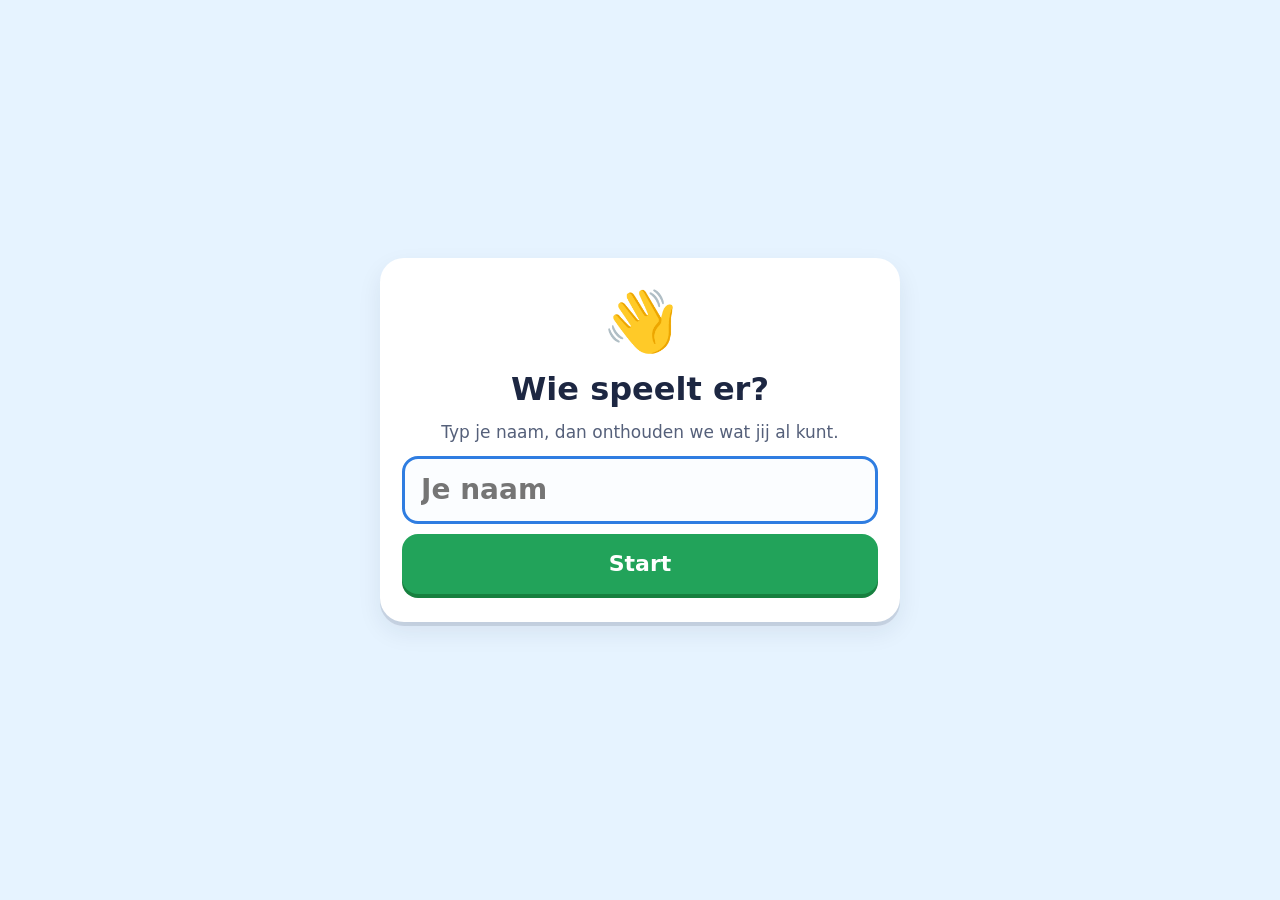
==== topografie-drenthe/index.html @ 9b8c93b8 "Telefoon: kaart met vaste hoogte, Ontdekken met kaart bovenaan; cache-versie op css/js - Op schermen" ====
<!doctype html>
<html lang="nl">
<head>
<meta charset="utf-8">
<meta name="viewport" content="width=device-width, initial-scale=1, viewport-fit=cover">
<title>Topografie Drenthe</title>
<meta name="description" content="Oefen de topografie van Drenthe: waar ligt het en hoe schrijf je het?">
<meta name="robots" content="noindex">
<meta name="theme-color" content="#e6f3ff">
<meta name="apple-mobile-web-app-capable" content="yes">
<meta name="mobile-web-app-capable" content="yes">
<meta name="apple-mobile-web-app-title" content="Drenthe">
<link rel="apple-touch-icon" href="../shared/icon-180.png">
<link rel="icon" href="../shared/icon.svg" type="image/svg+xml">
<link rel="manifest" href="manifest.webmanifest">
<link rel="stylesheet" href="../shared/kes.css?v=202611231228">
</head>
<body>
<main id="app"></main>
<noscript>Zet JavaScript aan om te oefenen.</noscript>
<script src="map.js?v=202611231228"></script>
<script src="data.js?v=202611231228"></script>
<script src="../shared/speler.js?v=202611231228"></script>
<script src="../shared/topo.js?v=202611231228"></script>
</body>
</html>
---- shared/kes.css ----
:root {
  --sky: #e6f3ff;
  --sky2: #cfe7ff;
  --ink: #1d2742;
  --ink-soft: #55607a;
  --card: #ffffff;
  --line: #d6e0ee;
  --orange: #ff8a3d;
  --orange-dark: #e56d1f;
  --green: #22a35a;
  --green-soft: #dff5e8;
  --red: #e2453c;
  --red-soft: #fde5e3;
  --yellow: #ffd23f;
  --blue: #2f7de1;
  --purple: #7a5cf0;
  --land: #f6f1e4;
  --land-line: #b9ad8f;
  --de: #e9e6df;
  --focus: #b5db94;
  --focus-line: #4d7d35;
  --water: #2f7de1;
  --ridge: #c9953f;
  --radius: 18px;
  --shadow: 0 4px 0 rgba(29, 39, 66, 0.12), 0 10px 24px rgba(29, 39, 66, 0.08);
  --font: ui-rounded, "SF Pro Rounded", "Nunito", system-ui, -apple-system, "Segoe UI", sans-serif;
}

* { box-sizing: border-box; }
html, body { margin: 0; height: 100%; }
body {
  font-family: var(--font);
  color: var(--ink);
  background: var(--sky);
  -webkit-text-size-adjust: 100%;
  -webkit-tap-highlight-color: transparent;
  touch-action: manipulation;
  overscroll-behavior: none;
}
button { font: inherit; color: inherit; cursor: pointer; touch-action: manipulation; }
button:focus-visible, input:focus-visible { outline: 3px solid var(--blue); outline-offset: 2px; }
h1, h2, h3 { margin: 0; line-height: 1.15; }
.hidden { display: none !important; }

/* ---------- algemeen ---------- */
.wrap { max-width: 1100px; margin: 0 auto; padding: 20px 16px 40px; }
.btn {
  display: inline-flex; align-items: center; justify-content: center; gap: 8px;
  min-height: 54px; padding: 0 22px; border: 0; border-radius: 16px;
  background: var(--orange); color: #fff; font-weight: 800; font-size: 20px;
  box-shadow: 0 4px 0 var(--orange-dark);
  transition: transform 0.06s;
}
.btn:active { transform: translateY(3px); box-shadow: 0 1px 0 var(--orange-dark); }
.btn.ghost { background: #fff; color: var(--ink); box-shadow: 0 4px 0 var(--line); }
.btn.green { background: var(--green); box-shadow: 0 4px 0 #17803f; }
.btn.small { min-height: 42px; font-size: 16px; padding: 0 14px; border-radius: 12px; }
.icon-btn {
  width: 48px; height: 48px; border-radius: 14px; border: 0; background: #fff;
  box-shadow: 0 3px 0 var(--line); font-size: 22px; display: inline-flex;
  align-items: center; justify-content: center; flex: none;
}
.icon-btn:active { transform: translateY(2px); box-shadow: 0 1px 0 var(--line); }

/* ---------- startscherm les ---------- */
.hero { display: flex; align-items: center; gap: 16px; margin: 4px 0 18px; }
.hero h1 { font-size: clamp(28px, 5vw, 42px); }
.hero p { margin: 4px 0 0; color: var(--ink-soft); font-size: 18px; }
.hero .badge { font-size: 52px; line-height: 1; }
.topbar { display: flex; align-items: center; gap: 10px; justify-content: space-between; margin-bottom: 6px; }
.crumb { color: var(--ink-soft); text-decoration: none; font-weight: 700; font-size: 17px; }

.progress-card {
  background: var(--card); border-radius: var(--radius); box-shadow: var(--shadow);
  padding: 16px 18px; margin-bottom: 18px; display: flex; gap: 16px; align-items: center; flex-wrap: wrap;
}
.progress-card .meter { flex: 1 1 220px; }
.meter-bar { height: 16px; background: var(--sky2); border-radius: 99px; overflow: hidden; margin-top: 8px; }
.meter-bar > i { display: block; height: 100%; background: linear-gradient(90deg, var(--green), #6fd18e); border-radius: 99px; transition: width 0.6s; }
.progress-card .big { font-size: 22px; font-weight: 800; }
.progress-card .sub { color: var(--ink-soft); font-size: 15px; }

.modes { display: grid; grid-template-columns: repeat(auto-fill, minmax(240px, 1fr)); gap: 14px; }
.mode {
  position: relative; text-align: left; border: 0; background: var(--card);
  border-radius: var(--radius); box-shadow: var(--shadow); padding: 18px 18px 16px;
  display: flex; flex-direction: column; gap: 6px; min-height: 140px;
  transition: transform 0.08s;
}
.mode:active { transform: scale(0.98); }
.mode .emoji { font-size: 38px; line-height: 1; }
.mode .step { position: absolute; top: 14px; right: 16px; font-weight: 800; color: var(--ink-soft); font-size: 14px; }
.mode h3 { font-size: 21px; }
.mode p { margin: 0; color: var(--ink-soft); font-size: 15px; line-height: 1.35; }
.mode .pill { align-self: flex-start; margin-top: auto; font-size: 13px; font-weight: 800; padding: 4px 10px; border-radius: 99px; background: var(--sky); color: var(--ink-soft); }
.mode.tip { outline: 4px solid var(--yellow); }
.mode.tip .pill { background: var(--yellow); color: var(--ink); }

.foot { margin-top: 26px; display: flex; gap: 10px; flex-wrap: wrap; align-items: center; color: var(--ink-soft); font-size: 14px; }

/* ---------- spelscherm ---------- */
.game { height: 100dvh; display: flex; flex-direction: column; }
.game-head { display: flex; align-items: center; gap: 10px; padding: 10px 12px 6px; }
.game-head .title { font-weight: 800; font-size: 18px; flex: 1; min-width: 0; white-space: nowrap; overflow: hidden; text-overflow: ellipsis; }
.dots { display: flex; gap: 4px; flex: 2; max-width: 340px; }
.dots i { flex: 1; height: 10px; border-radius: 99px; background: var(--sky2); }
.dots i.ok { background: var(--green); }
.dots i.bad { background: var(--red); }
.dots i.now { background: var(--yellow); }
.streak { font-weight: 800; font-size: 18px; min-width: 56px; text-align: right; }

.game-body { flex: 1; min-height: 0; display: flex; flex-direction: column; gap: 8px; padding: 0 12px 12px; }
.panel {
  background: var(--card); border-radius: var(--radius); box-shadow: var(--shadow);
  padding: 14px 16px; display: flex; flex-direction: column; gap: 12px; flex: none;
}
.prompt { display: flex; align-items: center; gap: 12px; font-size: clamp(20px, 3.2vw, 26px); font-weight: 800; }
.prompt .q { flex: 1; }
.prompt b { color: var(--orange-dark); }
.mapbox { flex: 1; min-height: 0; position: relative; background: var(--de); border-radius: var(--radius); overflow: hidden; box-shadow: var(--shadow); }
.mapbox svg { width: 100%; height: 100%; display: block; }

@media (min-aspect-ratio: 5/4) and (min-width: 900px) {
  .game-body { flex-direction: row-reverse; }
  .game-body .panel { width: 440px; overflow-y: auto; max-height: 100%; }
}

.options { display: grid; grid-template-columns: 1fr 1fr; gap: 10px; }
@media (min-aspect-ratio: 5/4) and (min-width: 900px) { .options { grid-template-columns: 1fr; } }
.opt {
  min-height: 58px; border: 3px solid var(--line); background: #fff; border-radius: 14px;
  font-size: 20px; font-weight: 800; padding: 6px 10px; line-height: 1.15;
}
.opt:active { transform: translateY(2px); }
.opt.good { border-color: var(--green); background: var(--green-soft); }
.opt.bad { border-color: var(--red); background: var(--red-soft); }
.opt:disabled { cursor: default; }

.write { display: flex; flex-direction: column; gap: 10px; }
.write input {
  width: 100%; min-width: 0; height: 68px; border-radius: 16px; border: 3px solid var(--line);
  padding: 0 16px; font: inherit; font-size: 28px; font-weight: 700; color: var(--ink); background: #fbfdff;
}
.write .btn { width: 100%; min-height: 60px; font-size: 22px; }
.write input:focus { border-color: var(--blue); outline: none; }
.write input.good { border-color: var(--green); background: var(--green-soft); }
.write input.bad { border-color: var(--red); background: var(--red-soft); }
.hintline { white-space: pre; font-size: 22px; font-weight: 800; letter-spacing: 3px; color: var(--purple); }

.feedback { border-radius: 14px; padding: 12px 14px; font-size: 18px; line-height: 1.4; }
.feedback.good { background: var(--green-soft); }
.feedback.bad { background: var(--red-soft); }
.feedback.info { background: var(--sky); }
.feedback .title { font-weight: 800; font-size: 21px; display: block; margin-bottom: 2px; }
.feedback .row { display: flex; gap: 10px; align-items: center; margin-top: 10px; flex-wrap: wrap; }

.spel { font-weight: 800; letter-spacing: 0.5px; }
.spel mark { background: #ffe58a; color: var(--ink); border-radius: 4px; padding: 0 1px; }
.diff { font-weight: 800; font-size: 24px; letter-spacing: 1px; font-family: ui-monospace, "SF Mono", Menlo, monospace; }
.diff .ok { color: var(--green); }
.diff .x { color: #fff; background: var(--red); border-radius: 4px; padding: 0 1px; }
.diff .miss { color: var(--red); text-decoration: underline wavy; }

/* ---------- kaart ---------- */
.map .de { fill: var(--de); }
.map .prov { fill: var(--land); stroke: var(--land-line); stroke-width: 1.5; }
.map .prov.focus { fill: var(--focus); stroke: var(--focus-line); stroke-width: 2.5; }
.map .land-label { font: 700 22px var(--font); fill: #9a917c; letter-spacing: 1px; text-anchor: middle; pointer-events: none; }
.map .canal { fill: none; stroke: var(--water); stroke-width: 5; stroke-linecap: round; stroke-linejoin: round; }
.map .ridge { fill: none; stroke: var(--ridge); stroke-opacity: 0.45; stroke-width: 34; stroke-linecap: round; stroke-linejoin: round; }
.map .pt { fill: var(--ink); }
.map .pt.stad { fill: #fff; stroke: var(--ink); stroke-width: 4; }
.map .tag, .map .name {
  font: 800 24px var(--font); fill: var(--ink); paint-order: stroke; stroke: #fff; stroke-width: 6px;
  stroke-linejoin: round; pointer-events: none;
}
.map .tag { font-style: italic; font-weight: 700; font-size: 23px; }
.map .name { font-size: 22px; }
.map .name.good { fill: #137a3c; }
.map .name.bad { fill: var(--red); }
.map .hl-pt { fill: none; stroke-width: 6; transform-box: fill-box; transform-origin: center; }
.map .hl-line { fill: none; stroke-width: 18; stroke-linecap: round; stroke-linejoin: round; opacity: 0.55; }
.map .focus-c { stroke: var(--orange); animation: pulse 1.1s ease-in-out infinite; }
.map .good-c { stroke: var(--green); }
.map .bad-c { stroke: var(--red); }
.map .tapmark { fill: var(--red); opacity: 0.7; }
@keyframes pulse { 0%, 100% { transform: scale(1); opacity: 1; } 50% { transform: scale(1.35); opacity: 0.55; } }
.map .hl-line.focus-c { animation: glow 1.1s ease-in-out infinite; }
@keyframes glow { 0%, 100% { opacity: 0.75; } 50% { opacity: 0.3; } }

/* ---------- ontdekken ---------- */
.card-name { font-size: clamp(28px, 4.5vw, 38px); font-weight: 900; }
.chips { display: flex; flex-wrap: wrap; gap: 8px; }
.chip { border: 2px solid var(--line); background: #fff; border-radius: 99px; padding: 6px 12px; font-weight: 700; font-size: 16px; min-height: 40px; }
.chip.seen { border-color: #9fd8b3; }
.chip.active { background: var(--yellow); border-color: var(--yellow); }
.chip .st { font-size: 12px; margin-left: 4px; }
.toggle { display: inline-flex; align-items: center; gap: 8px; font-weight: 700; font-size: 16px; }
.toggle input { width: 24px; height: 24px; }

/* ---------- toets ---------- */
.toets { display: grid; grid-template-columns: minmax(0, 1fr); gap: 14px; }
@media (min-width: 900px) and (min-aspect-ratio: 5/4) { .toets { grid-template-columns: minmax(0, 1.15fr) minmax(0, 1fr); align-items: start; } .toets .mapbox { position: sticky; top: 10px; } }
.toets .mapbox { aspect-ratio: 1000 / 925; flex: none; }
.sheet { background: #fff; border-radius: var(--radius); box-shadow: var(--shadow); padding: 14px 16px; display: grid; grid-template-columns: 1fr; gap: 6px; }
@media (min-width: 640px) and (max-aspect-ratio: 5/4) { .sheet { grid-template-columns: 1fr 1fr; column-gap: 18px; } }
.sheet .line { display: flex; align-items: center; gap: 8px; }
.sheet .line label { width: 34px; text-align: right; font-weight: 800; font-size: 18px; flex: none; }
.sheet .line input {
  flex: 1; min-width: 0; height: 46px; border: 0; border-bottom: 3px solid var(--line); border-radius: 0;
  font: inherit; font-size: 21px; font-weight: 700; padding: 0 6px; background: transparent; color: var(--ink);
}
.sheet .line input:focus { outline: none; border-bottom-color: var(--blue); background: #f3f8ff; }
.sheet .line.good input { border-bottom-color: var(--green); background: var(--green-soft); }
.sheet .line.bad input { border-bottom-color: var(--red); background: var(--red-soft); text-decoration: line-through; }
.sheet .fix { margin: 2px 0 4px 42px; font-size: 16px; color: var(--red); font-weight: 700; }
.sheet .group { grid-column: 1 / -1; font-weight: 800; color: var(--ink-soft); margin-top: 6px; font-size: 15px; text-transform: uppercase; letter-spacing: 1px; }

/* ---------- uitslag ---------- */
.result { text-align: center; display: flex; flex-direction: column; align-items: center; gap: 14px; padding: 24px 16px; }
.result .big-emoji { font-size: 80px; line-height: 1; }
.result .score { font-size: 46px; font-weight: 900; }
.result .grade { font-size: 64px; font-weight: 900; color: var(--green); }
.result .list { display: flex; flex-wrap: wrap; justify-content: center; gap: 8px; max-width: 640px; }
.result .buttons { display: flex; gap: 12px; flex-wrap: wrap; justify-content: center; }

.confetti { position: fixed; inset: 0; pointer-events: none; z-index: 50; }

/* ---------- overzicht (hub) ---------- */
.lessons { display: grid; grid-template-columns: repeat(auto-fill, minmax(260px, 1fr)); gap: 16px; }
.lesson {
  display: flex; flex-direction: column; gap: 6px; padding: 20px; background: #fff; border-radius: var(--radius);
  box-shadow: var(--shadow); text-decoration: none; color: var(--ink); min-height: 150px;
}
.lesson .emoji { font-size: 44px; }
.lesson h2 { font-size: 23px; }
.lesson p { margin: 0; color: var(--ink-soft); }
.lesson .when { margin-top: auto; font-size: 14px; font-weight: 800; color: var(--orange-dark); }
.lesson .voortgang { font-size: 15px; font-weight: 700; color: var(--green); }
.lesson .voortgang:empty { display: none; }

/* ---------- lesmenu: grote 'nu doen' + route ---------- */
.wrap.narrow { max-width: 760px; }
.linkish { background: none; border: 0; padding: 6px 0; }
.now-card {
  width: 100%; border: 0; text-align: left; display: grid; gap: 6px; padding: 22px 22px 20px;
  border-radius: 24px; background: linear-gradient(135deg, #ffb347, var(--orange)); color: #fff;
  box-shadow: 0 6px 0 var(--orange-dark), 0 16px 30px rgba(229, 109, 31, 0.25); margin-bottom: 26px;
  grid-template-columns: auto 1fr; align-items: center; column-gap: 16px;
}
.now-card:active { transform: translateY(3px); box-shadow: 0 2px 0 var(--orange-dark); }
.now-label { grid-column: 1 / -1; font-size: 15px; font-weight: 900; letter-spacing: 1.5px; text-transform: uppercase; opacity: 0.9; }
.now-emoji { font-size: 64px; line-height: 1; grid-row: span 2; }
.now-title { font-size: clamp(30px, 5vw, 40px); font-weight: 900; line-height: 1.05; }
.now-text { font-size: 18px; opacity: 0.95; }
.now-btn { grid-column: 1 / -1; margin-top: 10px; background: #fff; color: var(--orange-dark); box-shadow: 0 4px 0 rgba(0,0,0,0.12); font-size: 24px; min-height: 62px; }

.route { background: #fff; border-radius: var(--radius); box-shadow: var(--shadow); padding: 16px 18px 10px; }
.route-head { display: flex; align-items: center; justify-content: space-between; gap: 12px; flex-wrap: wrap; margin-bottom: 4px; }
.route-head h2 { font-size: 20px; }
.route-meter { display: flex; align-items: center; gap: 10px; font-weight: 800; font-size: 15px; color: var(--ink-soft); }
.route-meter .meter-bar { width: 120px; margin: 0; height: 10px; }
.route-title { font-size: 13px; font-weight: 900; text-transform: uppercase; letter-spacing: 1.2px; color: var(--ink-soft); margin: 14px 0 4px; }
.route-row {
  width: 100%; display: flex; align-items: center; gap: 12px; border: 0; background: none; text-align: left;
  padding: 10px 10px; border-radius: 12px; min-height: 52px; color: var(--ink-soft); font-size: 18px;
}
.route-row:active { background: var(--sky); }
.route-check { width: 26px; text-align: center; font-size: 18px; }
.route-emoji { font-size: 22px; }
.route-name { flex: 1; font-weight: 700; }
.route-extra { font-size: 14px; font-weight: 700; }
.route-row.done .route-name { color: var(--ink); }
.route-row.now { background: #fff4e8; color: var(--ink); }
.route-row.now .route-name { font-weight: 900; }
.route-row.now .route-check { color: var(--orange-dark); }

/* ---------- wie speelt er ---------- */
.who { min-height: 100dvh; display: grid; place-items: center; }
.who-card { width: min(100%, 520px); background: #fff; border-radius: 24px; box-shadow: var(--shadow); padding: 28px 22px; text-align: center; display: grid; gap: 14px; }
.who-emoji { font-size: 60px; }
.who-card h1 { font-size: 32px; }
.who-card p { margin: 0; color: var(--ink-soft); font-size: 17px; }
.who-list { display: flex; flex-wrap: wrap; gap: 10px; justify-content: center; }
.who-btn { min-width: 120px; font-size: 22px; }

/* ---------- kwartiertje ---------- */
.kwartier {
  border-radius: 24px; background: linear-gradient(135deg, #ffb347, var(--orange)); color: #fff;
  box-shadow: 0 6px 0 var(--orange-dark), 0 16px 30px rgba(229, 109, 31, 0.25); padding: 20px 20px 22px; margin-bottom: 26px;
}
.kw-head { display: flex; justify-content: space-between; align-items: baseline; gap: 10px; }
.kw-label { font-size: clamp(24px, 4vw, 32px); font-weight: 900; }
.kw-tijd { font-weight: 900; font-size: 18px; background: rgba(255,255,255,0.25); padding: 4px 12px; border-radius: 99px; white-space: nowrap; }
.kw-sub { margin: 6px 0 12px; font-size: 17px; opacity: 0.95; }
.kw-list { list-style: none; margin: 0 0 16px; padding: 0; display: grid; gap: 8px; }
.kw-list li { display: flex; align-items: center; gap: 12px; background: rgba(255,255,255,0.18); border-radius: 14px; padding: 10px 14px; font-size: 19px; font-weight: 800; }
.kw-list li.nu { background: #fff; color: var(--ink); }
.kw-list li.af { opacity: 0.7; }
.kw-nr { width: 30px; height: 30px; border-radius: 99px; background: rgba(255,255,255,0.3); display: grid; place-items: center; font-size: 16px; flex: none; }
.kw-list li.nu .kw-nr { background: var(--orange); color: #fff; }
.kw-emoji { font-size: 22px; }
.kw-name { flex: 1; }
.kw-min { font-size: 15px; opacity: 0.85; }
.kw-btn { width: 100%; background: #fff; color: var(--orange-dark); box-shadow: 0 4px 0 rgba(0,0,0,0.12); font-size: 24px; min-height: 64px; }
.btn:disabled { opacity: 0.55; cursor: default; }

/* ---------- ontdekken: doel en status ---------- */
.goal { background: #fff7d6; border: 3px solid var(--yellow); border-radius: 16px; padding: 12px 14px; display: grid; gap: 8px; }
.goal-title { font-weight: 900; font-size: 19px; line-height: 1.25; }
.goal-row { display: flex; align-items: center; gap: 12px; }
.goal-meter { flex: 1; height: 16px; margin: 0; background: #fff; }
.goal-count { font-weight: 900; font-size: 18px; white-space: nowrap; }
.goal-legend { display: flex; gap: 14px; font-size: 14px; font-weight: 700; color: var(--ink-soft); }
.goal-legend .lg::before { content: ""; display: inline-block; width: 14px; height: 14px; border-radius: 99px; margin-right: 6px; vertical-align: -2px; }
.goal-legend .todo::before { border: 3px solid #f5b800; background: #fff; box-sizing: border-box; }
.goal-legend .ok::before { background: var(--green); }
.map .seen-dot { fill: var(--green); stroke: #fff; stroke-width: 2.5; }
.map .seen-tick { font: 900 15px var(--font); fill: #fff; text-anchor: middle; pointer-events: none; }
.map .todo-ring { fill: rgba(255, 210, 63, 0.25); stroke: #f5b800; stroke-width: 4; }
.map .seen-line { fill: none; stroke: var(--green); stroke-width: 11; stroke-linecap: round; stroke-linejoin: round; opacity: 0.5; }
.map .todo-line { fill: none; stroke: #f5b800; stroke-width: 13; stroke-linecap: round; stroke-linejoin: round; opacity: 0.35; }
.map .seen-ridge { fill: none; stroke: var(--green); stroke-width: 34; stroke-linecap: round; opacity: 0.25; }
.chip.todo { border-color: #f5b800; background: #fffbea; }
.chip.seen { border-color: var(--green); background: var(--green-soft); color: #137a3c; }

/* ---------- telefoon (smal scherm): kaart krijgt vaste hoogte, de rest scrollt ---------- */
@media (max-width: 700px) {
  .game-body { overflow-y: auto; -webkit-overflow-scrolling: touch; }
  .game-body .mapbox { flex: none; aspect-ratio: 1000 / 925; min-height: 0; }
  .game-body.map-first .mapbox { order: -1; }
  .game-head { padding: 8px 10px 6px; }
  .game-body { padding: 0 10px 10px; }
  .panel { padding: 12px; gap: 10px; }
  .prompt { font-size: 20px; }
  .opt { font-size: 18px; min-height: 52px; }
  .goal-title { font-size: 17px; }
  .chip { font-size: 15px; padding: 5px 10px; min-height: 36px; }
  .dots { max-width: 140px; }
}
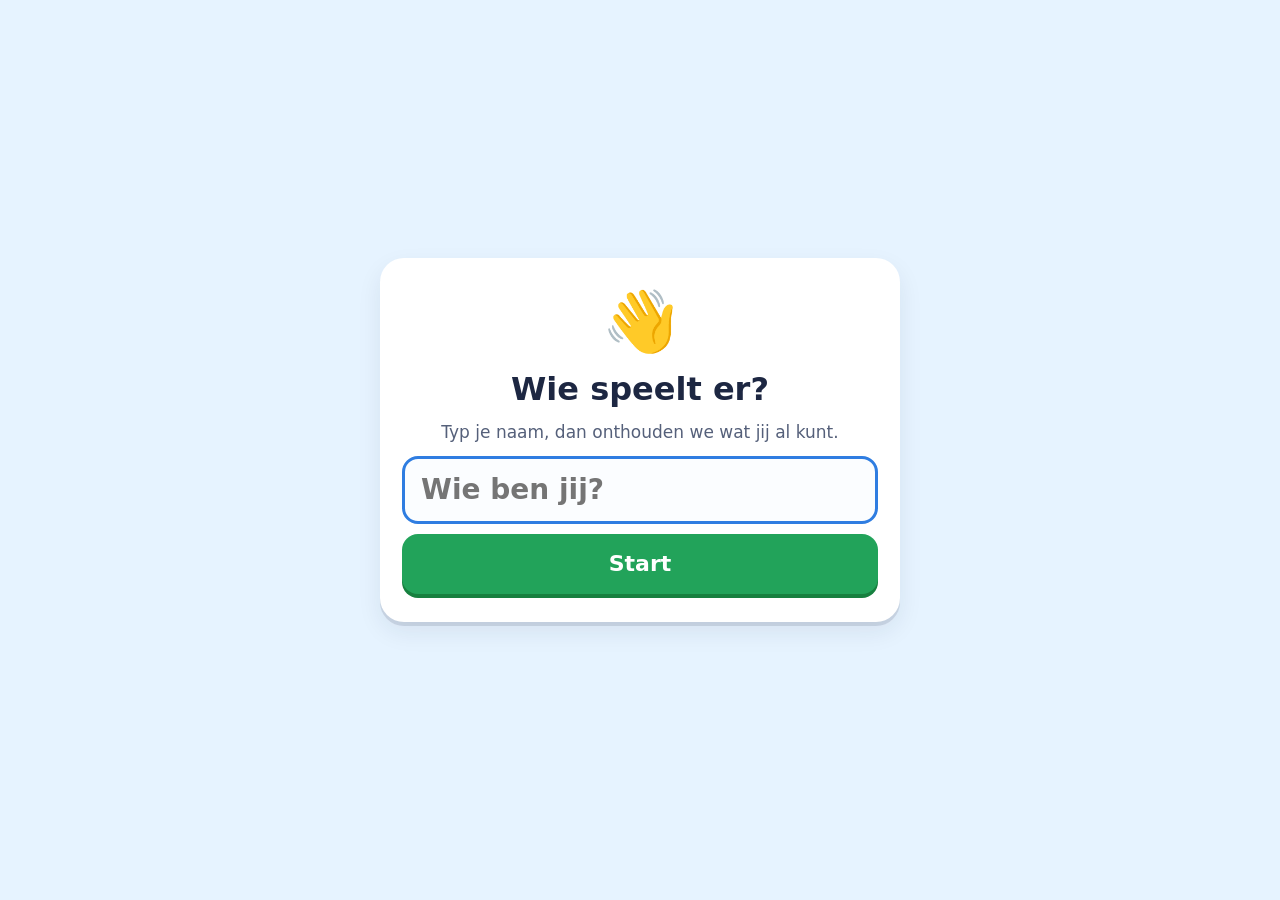
==== commit 4476fa8f: "Ontdekken: namenlijst niet meer aantikbaar (alleen via kaart); invulvelden zonder 'naam'-hints tegen" ====
--- a/topografie-drenthe/index.html
+++ b/topografie-drenthe/index.html
@@ -13,14 +13,14 @@
 <link rel="apple-touch-icon" href="../shared/icon-180.png">
 <link rel="icon" href="../shared/icon.svg" type="image/svg+xml">
 <link rel="manifest" href="manifest.webmanifest">
-<link rel="stylesheet" href="../shared/kes.css?v=202611231228">
+<link rel="stylesheet" href="../shared/kes.css?v=202611231945">
 </head>
 <body>
 <main id="app"></main>
 <noscript>Zet JavaScript aan om te oefenen.</noscript>
-<script src="map.js?v=202611231228"></script>
-<script src="data.js?v=202611231228"></script>
-<script src="../shared/speler.js?v=202611231228"></script>
-<script src="../shared/topo.js?v=202611231228"></script>
+<script src="map.js?v=202611231945"></script>
+<script src="data.js?v=202611231945"></script>
+<script src="../shared/speler.js?v=202611231945"></script>
+<script src="../shared/topo.js?v=202611231945"></script>
 </body>
 </html>
--- a/shared/kes.css
+++ b/shared/kes.css
@@ -191,7 +191,7 @@
 /* ---------- ontdekken ---------- */
 .card-name { font-size: clamp(28px, 4.5vw, 38px); font-weight: 900; }
 .chips { display: flex; flex-wrap: wrap; gap: 8px; }
-.chip { border: 2px solid var(--line); background: #fff; border-radius: 99px; padding: 6px 12px; font-weight: 700; font-size: 16px; min-height: 40px; }
+.chip { border: 2px solid var(--line); background: #fff; border-radius: 99px; padding: 6px 12px; font-weight: 700; font-size: 16px; min-height: 40px; display: inline-flex; align-items: center; }
 .chip.seen { border-color: #9fd8b3; }
 .chip.active { background: var(--yellow); border-color: var(--yellow); }
 .chip .st { font-size: 12px; margin-left: 4px; }
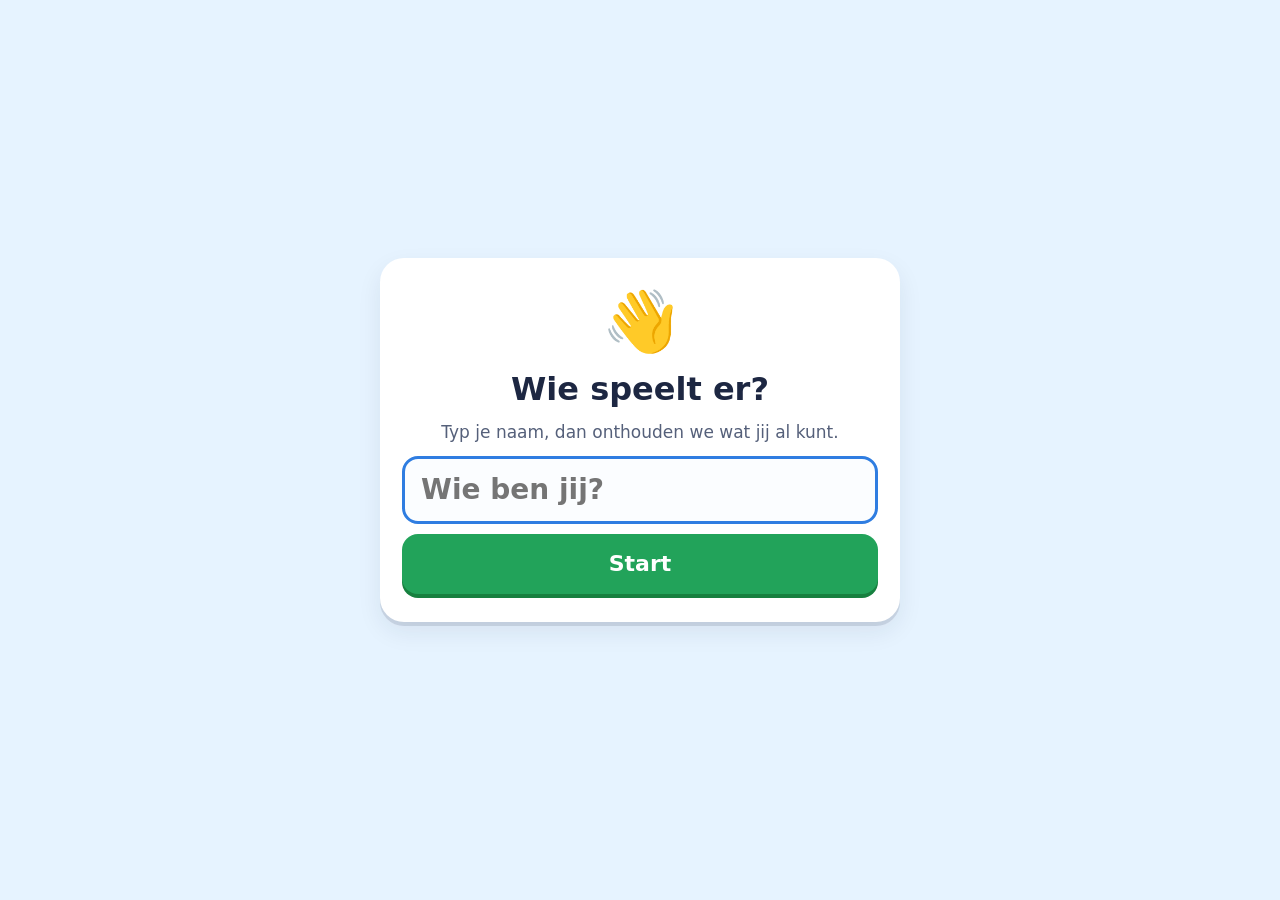
==== commit f53d69c7: "Toets en Schrijf het op: eigen toetsenbord in de app, kaart ingezoomd op Drenthe, actieve regel duid" ====
--- a/topografie-drenthe/index.html
+++ b/topografie-drenthe/index.html
@@ -13,14 +13,14 @@
 <link rel="apple-touch-icon" href="../shared/icon-180.png">
 <link rel="icon" href="../shared/icon.svg" type="image/svg+xml">
 <link rel="manifest" href="manifest.webmanifest">
-<link rel="stylesheet" href="../shared/kes.css?v=202611231945">
+<link rel="stylesheet" href="../shared/kes.css?v=202611251200">
 </head>
 <body>
 <main id="app"></main>
 <noscript>Zet JavaScript aan om te oefenen.</noscript>
-<script src="map.js?v=202611231945"></script>
-<script src="data.js?v=202611231945"></script>
-<script src="../shared/speler.js?v=202611231945"></script>
-<script src="../shared/topo.js?v=202611231945"></script>
+<script src="map.js?v=202611251200"></script>
+<script src="data.js?v=202611251200"></script>
+<script src="../shared/speler.js?v=202611251200"></script>
+<script src="../shared/topo.js?v=202611251200"></script>
 </body>
 </html>
--- a/shared/kes.css
+++ b/shared/kes.css
@@ -100,7 +100,7 @@
 
 /* ---------- spelscherm ---------- */
 .game { height: 100dvh; display: flex; flex-direction: column; }
-.game-head { display: flex; align-items: center; gap: 10px; padding: 10px 12px 6px; }
+.game-head { display: flex; align-items: center; gap: 10px; padding: max(10px, env(safe-area-inset-top)) 12px 6px; }
 .game-head .title { font-weight: 800; font-size: 18px; flex: 1; min-width: 0; white-space: nowrap; overflow: hidden; text-overflow: ellipsis; }
 .dots { display: flex; gap: 4px; flex: 2; max-width: 340px; }
 .dots i { flex: 1; height: 10px; border-radius: 99px; background: var(--sky2); }
@@ -199,22 +199,71 @@
 .toggle input { width: 24px; height: 24px; }
 
 /* ---------- toets ---------- */
-.toets { display: grid; grid-template-columns: minmax(0, 1fr); gap: 14px; }
-@media (min-width: 900px) and (min-aspect-ratio: 5/4) { .toets { grid-template-columns: minmax(0, 1.15fr) minmax(0, 1fr); align-items: start; } .toets .mapbox { position: sticky; top: 10px; } }
-.toets .mapbox { aspect-ratio: 1000 / 925; flex: none; }
-.sheet { background: #fff; border-radius: var(--radius); box-shadow: var(--shadow); padding: 14px 16px; display: grid; grid-template-columns: 1fr; gap: 6px; }
+.toets-uitleg { font-size: 17px; font-weight: 700; color: var(--ink-soft); flex: none; }
+.sheet { display: grid; grid-template-columns: 1fr; gap: 4px; align-content: start; }
 @media (min-width: 640px) and (max-aspect-ratio: 5/4) { .sheet { grid-template-columns: 1fr 1fr; column-gap: 18px; } }
-.sheet .line { display: flex; align-items: center; gap: 8px; }
-.sheet .line label { width: 34px; text-align: right; font-weight: 800; font-size: 18px; flex: none; }
-.sheet .line input {
-  flex: 1; min-width: 0; height: 46px; border: 0; border-bottom: 3px solid var(--line); border-radius: 0;
-  font: inherit; font-size: 21px; font-weight: 700; padding: 0 6px; background: transparent; color: var(--ink);
-}
-.sheet .line input:focus { outline: none; border-bottom-color: var(--blue); background: #f3f8ff; }
-.sheet .line.good input { border-bottom-color: var(--green); background: var(--green-soft); }
-.sheet .line.bad input { border-bottom-color: var(--red); background: var(--red-soft); text-decoration: line-through; }
-.sheet .fix { margin: 2px 0 4px 42px; font-size: 16px; color: var(--red); font-weight: 700; }
+.sheet .btn, .sheet .result { grid-column: 1 / -1; }
+.sheet .line { display: flex; align-items: center; gap: 8px; border-radius: 12px; padding: 0 6px 0 0; cursor: pointer; }
+.sheet .line .nr { width: 40px; height: 34px; display: grid; place-items: center; font-weight: 800; font-size: 18px; flex: none; border-radius: 99px; }
+.sheet .line.active { background: #fff4e8; box-shadow: inset 0 0 0 3px var(--orange); }
+.sheet .line.active .nr { background: var(--orange); color: #fff; }
+.sheet .line.good .kfield { border-bottom-color: var(--green); background: var(--green-soft); }
+.sheet .line.bad .kfield { border-bottom-color: var(--red); background: var(--red-soft); }
+.sheet .line.bad .ktxt { text-decoration: line-through; }
+.sheet .fix { margin: 2px 0 4px 48px; font-size: 16px; color: var(--red); font-weight: 700; }
 .sheet .group { grid-column: 1 / -1; font-weight: 800; color: var(--ink-soft); margin-top: 6px; font-size: 15px; text-transform: uppercase; letter-spacing: 1px; }
+.btn.wiggle { animation: wiggle 0.5s ease-in-out 2; }
+@keyframes wiggle { 0%, 100% { transform: rotate(0); } 25% { transform: rotate(-2deg) scale(1.03); } 75% { transform: rotate(2deg) scale(1.03); } }
+.map .bubble { fill: var(--orange); stroke: #fff; stroke-width: 4; }
+.map .bubble-t { font: 900 26px var(--font); fill: #fff; text-anchor: middle; pointer-events: none; }
+
+/* ---------- invulveld + eigen toetsenbord ---------- */
+.kfield { display: flex; align-items: center; min-width: 0; white-space: pre; overflow: hidden; cursor: text; color: var(--ink); font-weight: 700; }
+.kfield .kph { color: #9aa5ba; font-weight: 600; }
+.kfield.filled .kph { display: none; }
+.kfield .kcaret { display: none; width: 3px; height: 1.1em; margin: 0 1px; background: var(--blue); border-radius: 2px; animation: blink 1s steps(1) infinite; flex: none; }
+.kfield.on:not(.ro) .kcaret { display: block; }
+@keyframes blink { 50% { opacity: 0; } }
+.write .kfield { width: 100%; height: 68px; border-radius: 16px; border: 3px solid var(--line); padding: 0 16px; font-size: 28px; background: #fbfdff; }
+.write .kfield.on { border-color: var(--blue); }
+.write .kfield.good { border-color: var(--green); background: var(--green-soft); }
+.write .kfield.bad { border-color: var(--red); background: var(--red-soft); }
+.sheet .kfield { flex: 1; height: 46px; border-bottom: 3px solid var(--line); padding: 0 6px; font-size: 21px; }
+.sheet .kfield.on { border-bottom-color: var(--blue); }
+
+.kb { flex: none; display: grid; gap: 6px; padding: 8px; margin: 0 -8px -6px; background: #dfe7f2; border-radius: 16px; user-select: none; -webkit-user-select: none; }
+.kb-row { display: grid; grid-template-columns: repeat(10, minmax(0, 1fr)); gap: 6px; }
+.key {
+  height: clamp(44px, 6.8vh, 60px); border: 0; border-radius: 10px; background: #fff; box-shadow: 0 2px 0 #b7c3d6;
+  font-size: 24px; font-weight: 700; padding: 0; touch-action: manipulation; -webkit-user-select: none;
+}
+.key:active { background: var(--sky2); transform: translateY(2px); box-shadow: none; }
+.key.mod { background: #c9d4e4; font-size: 22px; }
+.key.shift.on { background: var(--blue); color: #fff; }
+.key.space { font-size: 17px; color: var(--ink-soft); }
+.key.enter { background: var(--green); color: #fff; font-size: 19px; font-weight: 800; box-shadow: 0 2px 0 #17803f; }
+
+/* paneel met toetsenbord: het toetsenbord staat vast onderaan, de inhoud erboven scrollt */
+.panel.with-kb { overflow: hidden; }
+.panel-scroll { display: flex; flex-direction: column; gap: 12px; overflow-y: auto; min-height: 0; flex: 1; }
+.with-kb .sheet { overflow-y: auto; min-height: 0; flex: 1; -webkit-overflow-scrolling: touch; }
+@media (min-aspect-ratio: 5/4) and (min-width: 900px) {
+  .game-body.kb-mode .panel { width: clamp(440px, 46vw, 620px); height: 100%; }
+}
+@media not ((min-aspect-ratio: 5/4) and (min-width: 900px)) {
+  .game-body.kb-mode .mapbox { order: -1; }
+  .panel-scroll { max-height: 32vh; flex: none; }
+  .with-kb .sheet { max-height: 24vh; flex: none; }
+}
+@media (max-width: 700px) { /* telefoon: alles op één scherm, de kaart krimpt mee */
+  .game-body.kb-mode { overflow: hidden; }
+  .game-body.kb-mode .mapbox { flex: 1; aspect-ratio: auto; min-height: 160px; }
+  .with-kb .sheet { max-height: 22vh; }
+  .panel-scroll { max-height: 30vh; }
+  .toets-uitleg { font-size: 15px; }
+  .key { height: clamp(40px, 5.6vh, 52px); font-size: 20px; }
+  .kb { gap: 5px; padding: 6px; } .kb-row { gap: 4px; }
+}
 
 /* ---------- uitslag ---------- */
 .result { text-align: center; display: flex; flex-direction: column; align-items: center; gap: 14px; padding: 24px 16px; }
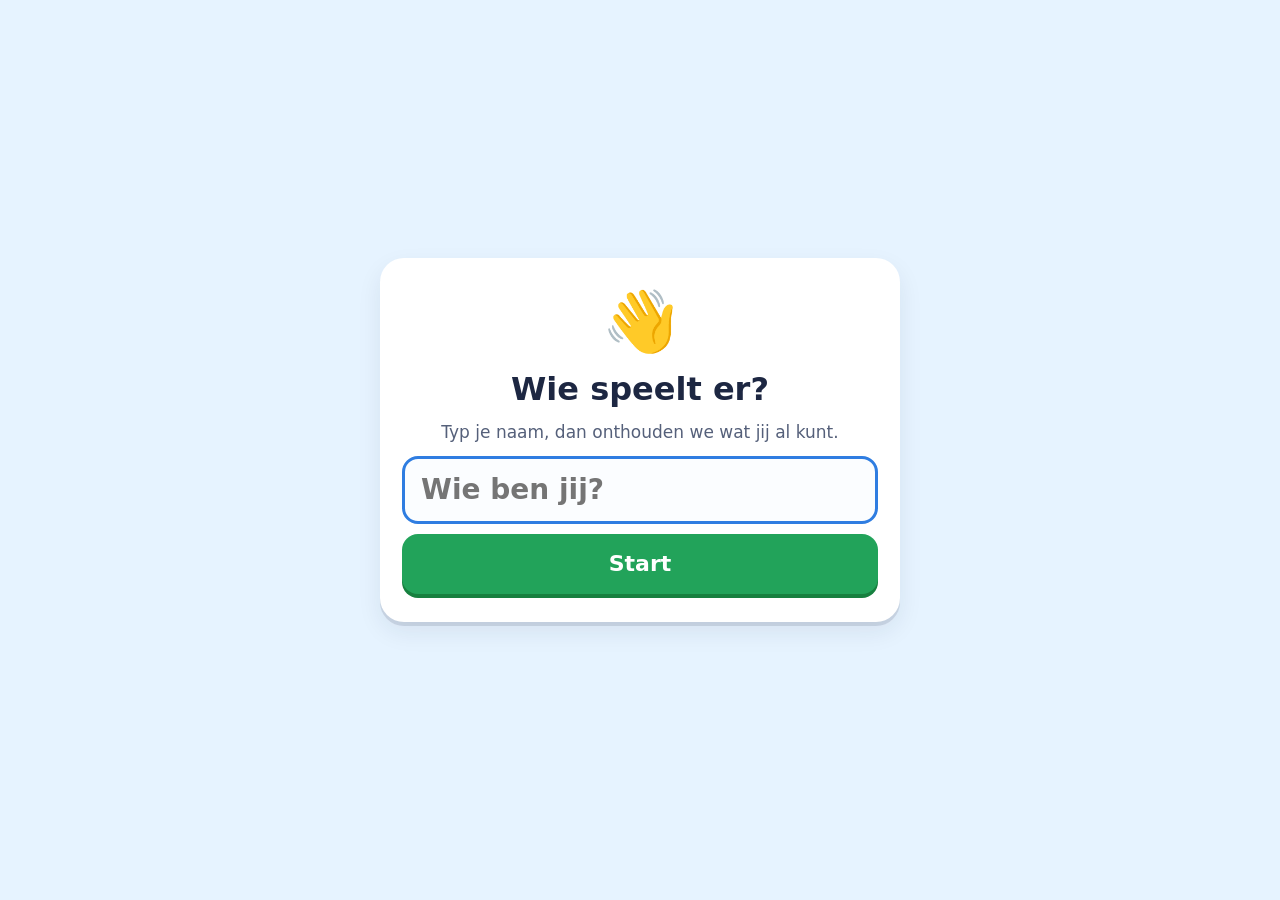
==== commit 1ea2da91: "Terug naar het toetsenbord van het apparaat; spelscherm volgt het zichtbare deel (visualViewport) Co" ====
--- a/topografie-drenthe/index.html
+++ b/topografie-drenthe/index.html
@@ -13,14 +13,14 @@
 <link rel="apple-touch-icon" href="../shared/icon-180.png">
 <link rel="icon" href="../shared/icon.svg" type="image/svg+xml">
 <link rel="manifest" href="manifest.webmanifest">
-<link rel="stylesheet" href="../shared/kes.css?v=202611251200">
+<link rel="stylesheet" href="../shared/kes.css?v=202611251400">
 </head>
 <body>
 <main id="app"></main>
 <noscript>Zet JavaScript aan om te oefenen.</noscript>
-<script src="map.js?v=202611251200"></script>
-<script src="data.js?v=202611251200"></script>
-<script src="../shared/speler.js?v=202611251200"></script>
-<script src="../shared/topo.js?v=202611251200"></script>
+<script src="map.js?v=202611251400"></script>
+<script src="data.js?v=202611251400"></script>
+<script src="../shared/speler.js?v=202611251400"></script>
+<script src="../shared/topo.js?v=202611251400"></script>
 </body>
 </html>
--- a/shared/kes.css
+++ b/shared/kes.css
@@ -209,7 +209,7 @@
 .sheet .line.active .nr { background: var(--orange); color: #fff; }
 .sheet .line.good .kfield { border-bottom-color: var(--green); background: var(--green-soft); }
 .sheet .line.bad .kfield { border-bottom-color: var(--red); background: var(--red-soft); }
-.sheet .line.bad .ktxt { text-decoration: line-through; }
+.sheet .line.bad .kfield { text-decoration: line-through; }
 .sheet .fix { margin: 2px 0 4px 48px; font-size: 16px; color: var(--red); font-weight: 700; }
 .sheet .group { grid-column: 1 / -1; font-weight: 800; color: var(--ink-soft); margin-top: 6px; font-size: 15px; text-transform: uppercase; letter-spacing: 1px; }
 .btn.wiggle { animation: wiggle 0.5s ease-in-out 2; }
@@ -217,52 +217,40 @@
 .map .bubble { fill: var(--orange); stroke: #fff; stroke-width: 4; }
 .map .bubble-t { font: 900 26px var(--font); fill: #fff; text-anchor: middle; pointer-events: none; }
 
-/* ---------- invulveld + eigen toetsenbord ---------- */
-.kfield { display: flex; align-items: center; min-width: 0; white-space: pre; overflow: hidden; cursor: text; color: var(--ink); font-weight: 700; }
-.kfield .kph { color: #9aa5ba; font-weight: 600; }
-.kfield.filled .kph { display: none; }
-.kfield .kcaret { display: none; width: 3px; height: 1.1em; margin: 0 1px; background: var(--blue); border-radius: 2px; animation: blink 1s steps(1) infinite; flex: none; }
-.kfield.on:not(.ro) .kcaret { display: block; }
-@keyframes blink { 50% { opacity: 0; } }
+/* ---------- invulveld (toetsenbord van het apparaat) ---------- */
+input.kfield { font: inherit; font-weight: 700; color: var(--ink); background: transparent; border: 0; border-radius: 0; outline: none; -webkit-appearance: none; appearance: none; min-width: 0; }
+input.kfield::placeholder { color: #9aa5ba; font-weight: 600; }
 .write .kfield { width: 100%; height: 68px; border-radius: 16px; border: 3px solid var(--line); padding: 0 16px; font-size: 28px; background: #fbfdff; }
-.write .kfield.on { border-color: var(--blue); }
+.write .kfield:focus { border-color: var(--blue); }
 .write .kfield.good { border-color: var(--green); background: var(--green-soft); }
 .write .kfield.bad { border-color: var(--red); background: var(--red-soft); }
 .sheet .kfield { flex: 1; height: 46px; border-bottom: 3px solid var(--line); padding: 0 6px; font-size: 21px; }
-.sheet .kfield.on { border-bottom-color: var(--blue); }
-
-.kb { flex: none; display: grid; gap: 6px; padding: 8px; margin: 0 -8px -6px; background: #dfe7f2; border-radius: 16px; user-select: none; -webkit-user-select: none; }
-.kb-row { display: grid; grid-template-columns: repeat(10, minmax(0, 1fr)); gap: 6px; }
-.key {
-  height: clamp(44px, 6.8vh, 60px); border: 0; border-radius: 10px; background: #fff; box-shadow: 0 2px 0 #b7c3d6;
-  font-size: 24px; font-weight: 700; padding: 0; touch-action: manipulation; -webkit-user-select: none;
-}
-.key:active { background: var(--sky2); transform: translateY(2px); box-shadow: none; }
-.key.mod { background: #c9d4e4; font-size: 22px; }
-.key.shift.on { background: var(--blue); color: #fff; }
-.key.space { font-size: 17px; color: var(--ink-soft); }
-.key.enter { background: var(--green); color: #fff; font-size: 19px; font-weight: 800; box-shadow: 0 2px 0 #17803f; }
-
-/* paneel met toetsenbord: het toetsenbord staat vast onderaan, de inhoud erboven scrollt */
+.sheet .kfield:focus { border-bottom-color: var(--blue); }
+
+/* spelscherm volgt het zichtbare deel van het scherm (krimpt als het toetsenbord opkomt) */
+.game { position: fixed; left: 0; right: 0; top: var(--vv-top, 0px); height: var(--vv-h, 100dvh); }
+html.kb-open .game-head { padding-top: 4px; padding-bottom: 4px; }
+html.kb-open .game-head .icon-btn { width: 40px; height: 40px; }
+html.kb-open .toets-uitleg { display: none; }
+
+/* paneel met invulveld: de inhoud scrollt binnen het paneel, de pagina zelf nooit */
 .panel.with-kb { overflow: hidden; }
 .panel-scroll { display: flex; flex-direction: column; gap: 12px; overflow-y: auto; min-height: 0; flex: 1; }
 .with-kb .sheet { overflow-y: auto; min-height: 0; flex: 1; -webkit-overflow-scrolling: touch; }
 @media (min-aspect-ratio: 5/4) and (min-width: 900px) {
-  .game-body.kb-mode .panel { width: clamp(440px, 46vw, 620px); height: 100%; }
+  .game-body.kb-mode .panel { height: 100%; }
 }
 @media not ((min-aspect-ratio: 5/4) and (min-width: 900px)) {
   .game-body.kb-mode .mapbox { order: -1; }
-  .panel-scroll { max-height: 32vh; flex: none; }
-  .with-kb .sheet { max-height: 24vh; flex: none; }
+  .panel-scroll { max-height: calc(var(--vv-h, 100vh) * 0.32); flex: none; }
+  .with-kb .sheet { max-height: calc(var(--vv-h, 100vh) * 0.24); flex: none; }
 }
 @media (max-width: 700px) { /* telefoon: alles op één scherm, de kaart krimpt mee */
   .game-body.kb-mode { overflow: hidden; }
   .game-body.kb-mode .mapbox { flex: 1; aspect-ratio: auto; min-height: 160px; }
-  .with-kb .sheet { max-height: 22vh; }
-  .panel-scroll { max-height: 30vh; }
+  .with-kb .sheet { max-height: calc(var(--vv-h, 100vh) * 0.22); }
+  .panel-scroll { max-height: calc(var(--vv-h, 100vh) * 0.3); }
   .toets-uitleg { font-size: 15px; }
-  .key { height: clamp(40px, 5.6vh, 52px); font-size: 20px; }
-  .kb { gap: 5px; padding: 6px; } .kb-row { gap: 4px; }
 }
 
 /* ---------- uitslag ---------- */
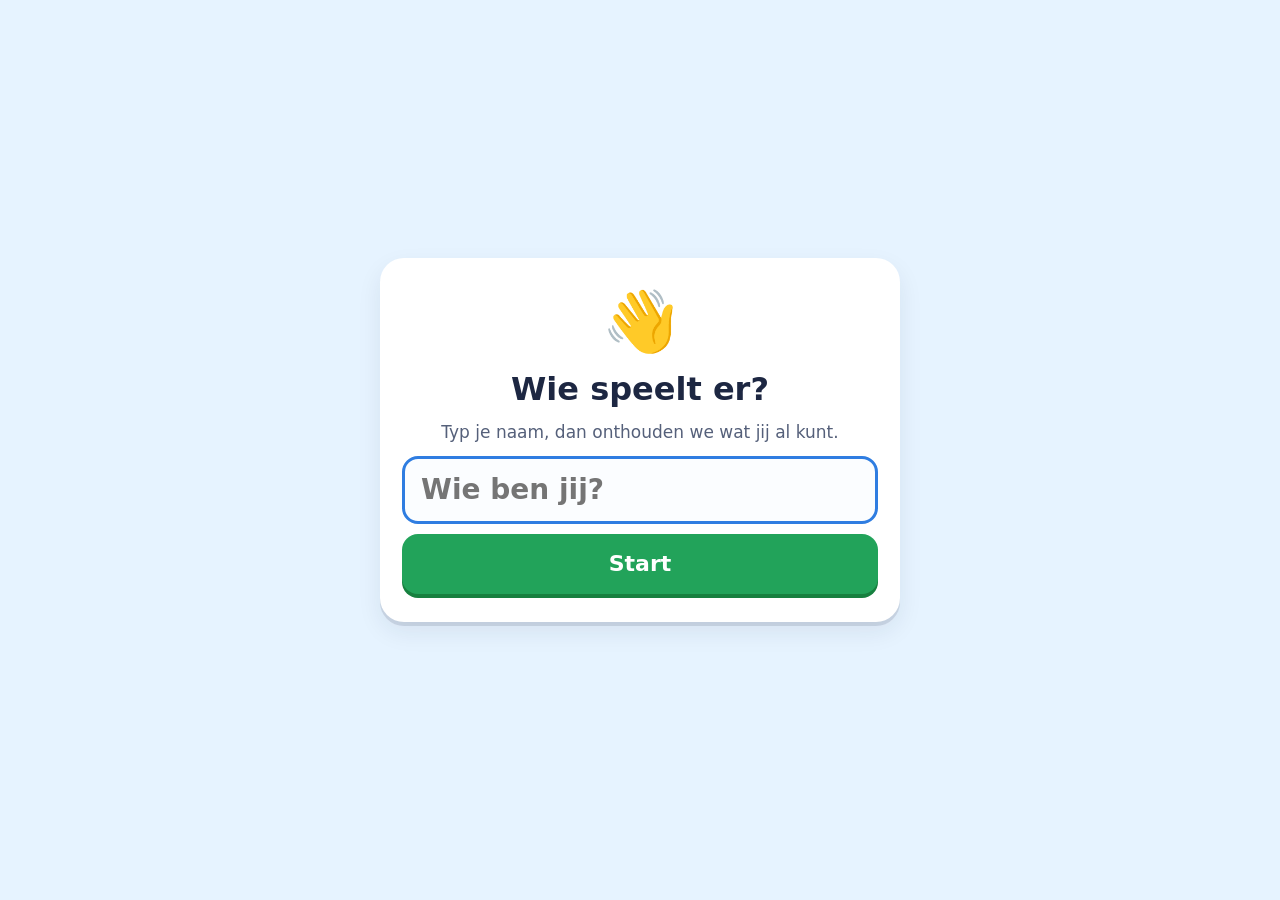
==== commit 7ec84858: "Feedback iPad: Ontdekken toont wat nog open staat, audio stopt bij volgende opdracht, Hondsrug vaag " ====
--- a/topografie-drenthe/index.html
+++ b/topografie-drenthe/index.html
@@ -2,7 +2,7 @@
 <html lang="nl">
 <head>
 <meta charset="utf-8">
-<meta name="viewport" content="width=device-width, initial-scale=1, viewport-fit=cover">
+<meta name="viewport" content="width=device-width, initial-scale=1, maximum-scale=1, viewport-fit=cover">
 <title>Topografie Drenthe</title>
 <meta name="description" content="Oefen de topografie van Drenthe: waar ligt het en hoe schrijf je het?">
 <meta name="robots" content="noindex">
@@ -13,14 +13,14 @@
 <link rel="apple-touch-icon" href="../shared/icon-180.png">
 <link rel="icon" href="../shared/icon.svg" type="image/svg+xml">
 <link rel="manifest" href="manifest.webmanifest">
-<link rel="stylesheet" href="../shared/kes.css?v=202611251400">
+<link rel="stylesheet" href="../shared/kes.css?v=202611251700">
 </head>
 <body>
 <main id="app"></main>
 <noscript>Zet JavaScript aan om te oefenen.</noscript>
-<script src="map.js?v=202611251400"></script>
-<script src="data.js?v=202611251400"></script>
-<script src="../shared/speler.js?v=202611251400"></script>
-<script src="../shared/topo.js?v=202611251400"></script>
+<script src="map.js?v=202611251700"></script>
+<script src="data.js?v=202611251700"></script>
+<script src="../shared/speler.js?v=202611251700"></script>
+<script src="../shared/topo.js?v=202611251700"></script>
 </body>
 </html>
--- a/shared/kes.css
+++ b/shared/kes.css
@@ -375,3 +375,33 @@
   .chip { font-size: 15px; padding: 5px 10px; min-height: 36px; }
   .dots { max-width: 140px; }
 }
+
+/* ---------- 25-11 middag: feedback iPad ---------- */
+/* zandrug: in de oefeningen vaag zichtbaar, in Ontdekken een gele streepjesrand zolang je hem nog niet hebt bekeken */
+.map g.faint .ridge { stroke-opacity: 0.18; }
+.map .todo-ridge { fill: none; stroke: #f5b800; stroke-width: 46; stroke-opacity: 0.55; stroke-dasharray: 26 20; stroke-linecap: butt; stroke-linejoin: round; }
+/* Ontdekken: alleen wat nog open staat, per soort */
+.todo-list { display: grid; gap: 10px; }
+.chips-title { font-weight: 900; font-size: 17px; }
+.chip-group { display: grid; gap: 6px; }
+.chip-group-title { font-weight: 800; font-size: 15px; color: var(--ink-soft); }
+.chips-row { display: flex; flex-wrap: wrap; gap: 8px; }
+.goal.nudge { border-color: var(--orange, #ff8a3d); background: #fff1e4; animation: nudge 1.6s ease-in-out 2; }
+@keyframes nudge { 0%, 100% { transform: none; } 20% { transform: rotate(-1deg); } 40% { transform: rotate(1deg); } 60% { transform: none; } }
+/* kaart zelf zoomen (knijpen), de pagina niet */
+.mapbox svg.map { touch-action: none; }
+.map-reset { position: absolute; right: 10px; top: 10px; border: 0; border-radius: 99px; padding: 8px 14px; min-height: 40px;
+  background: #fff; box-shadow: var(--shadow); font-weight: 800; font-size: 16px; }
+.map-reset.hidden { display: none; }
+/* Schrijf het op: na een fout het goede woord direct boven het veld */
+.hint-row { display: flex; gap: 10px; align-items: center; flex-wrap: wrap; }
+.hint-row.hidden, .diff.target.hidden { display: none; }
+.prompt .q.bad { color: var(--red); font-size: 0.85em; }
+.diff.target { font-size: 26px; line-height: 1.25; background: #fffbea; border: 3px solid var(--yellow); border-radius: 14px; padding: 6px 12px; letter-spacing: 0.5px; }
+.feedback.small { font-size: 16px; padding: 8px 12px; }
+.feedback .mine .diff { font-size: 20px; }
+html.kb-open .panel.with-kb { padding: 10px 12px; }
+html.kb-open .panel-scroll { gap: 8px; }
+html.kb-open .prompt { font-size: 19px; }
+html.kb-open .write .kfield { height: 56px; font-size: 24px; }
+html.kb-open .diff.target { font-size: 22px; padding: 4px 10px; }
